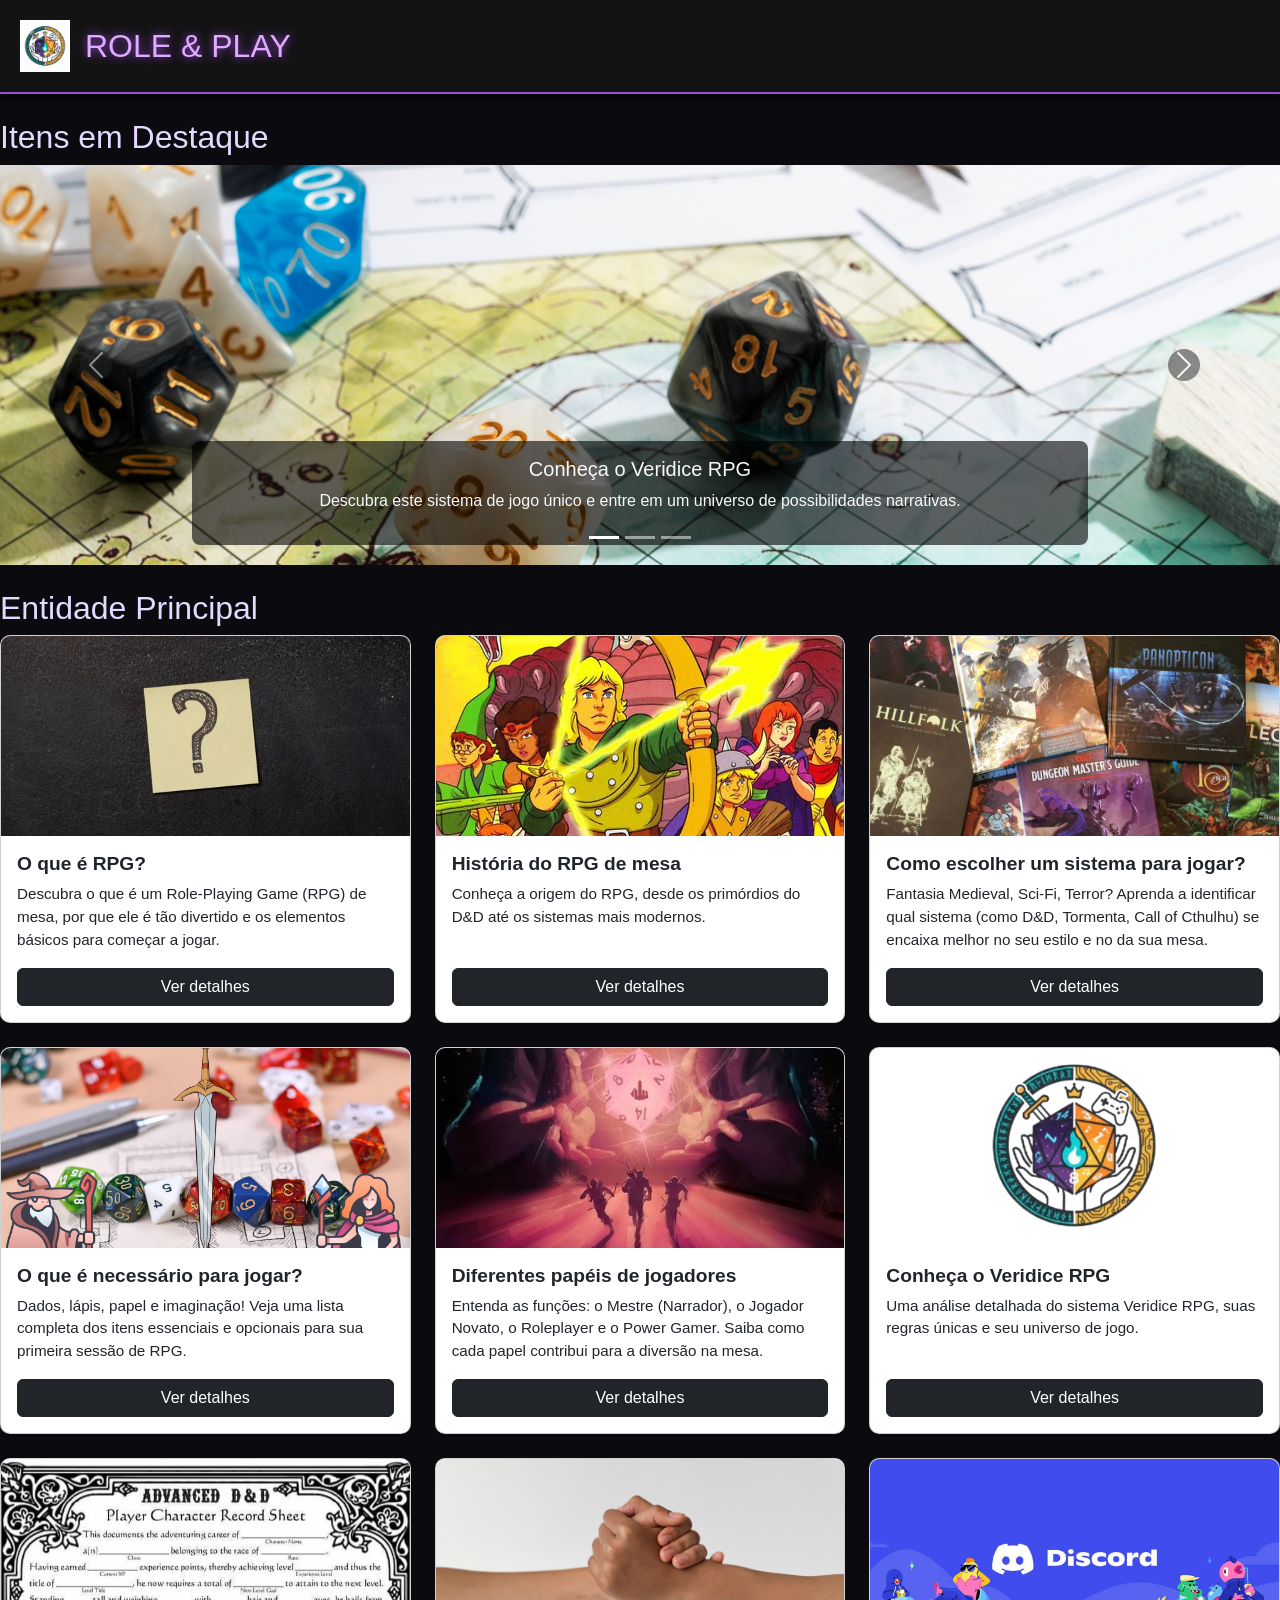
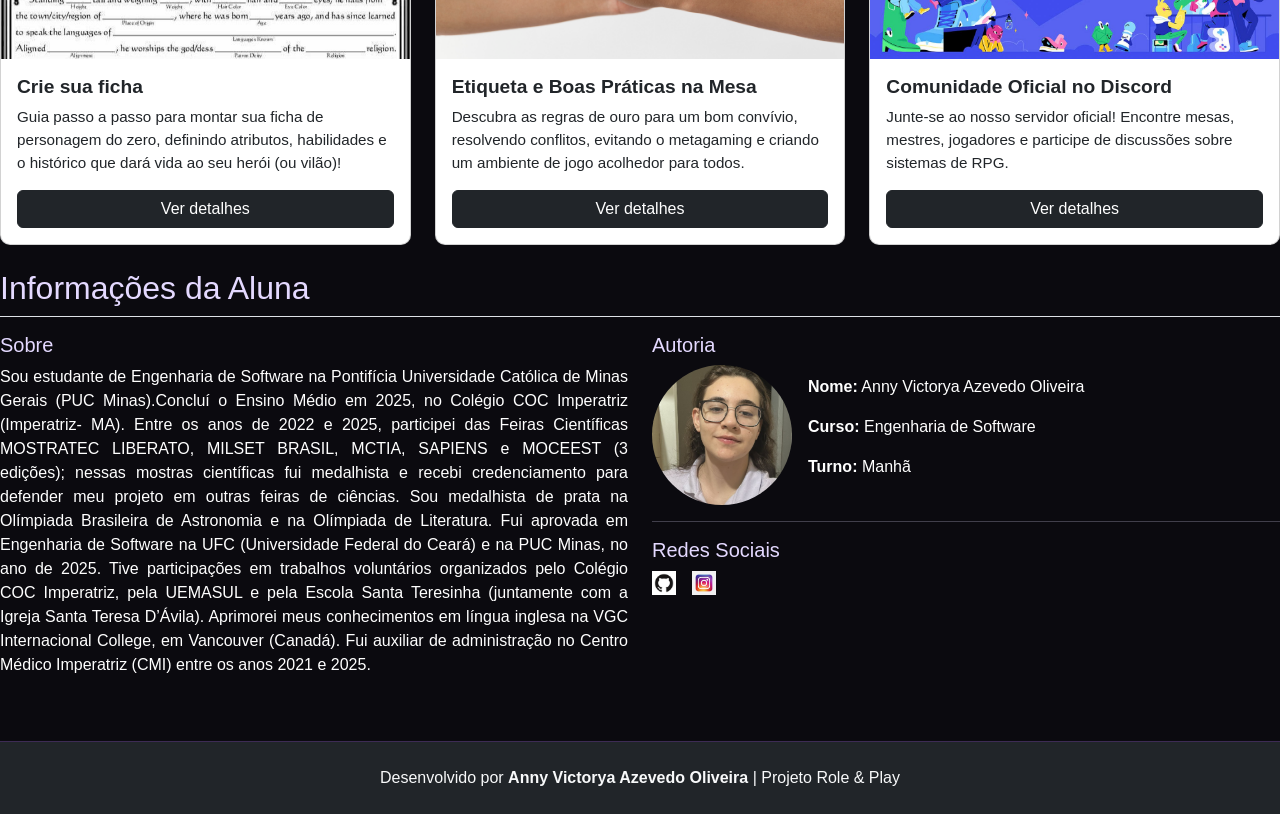
==== index.html @ daba4aac "ajustes na home page. alteração do css" ====
<!DOCTYPE html>
<html lang="pt-BR">

<head>
    <meta charset="UTF-8">
    <meta name="viewport" content="width=device-width, initial-scale=1.0">
    <title>Role & Play - O Portal de Guias de RPG</title>
    <link href="https://cdn.jsdelivr.net/npm/bootstrap@5.3.3/dist/css/bootstrap.min.css" rel="stylesheet">
    <link rel="stylesheet" href="css/style.css">
</head>

<body class="page-index">
    <header>
        <img src="img/logo.png" alt="logo" class="logo">
        <h1>ROLE & PLAY</h1>
    </header>
    <main>
        <section>
            <br>
            <h2>Itens em Destaque</h2>
            <div id="carouselExampleCaptions" class="carousel slide">
                <div class="carousel-indicators">
                    <button type="button" data-bs-target="#carouselExampleCaptions" data-bs-slide-to="0" class="active"
                        aria-current="true" aria-label="Slide 1"></button>
                    <button type="button" data-bs-target="#carouselExampleCaptions" data-bs-slide-to="1"
                        aria-label="Slide 2"></button>
                    <button type="button" data-bs-target="#carouselExampleCaptions" data-bs-slide-to="2"
                        aria-label="Slide 3"></button>
                </div>
                <div class="carousel-inner">
                    <div class="carousel-item active">
                        <a href="detalhes.html?id=6">
                            <img src="img/ainda-vida-de-objetos-com-folha-de-jogo-de-rpg.jpg" class="d-block w-100"
                                alt="...">
                            <div class="carousel-caption d-none d-md-block">
                                <h5>Conheça o Veridice RPG</h5>
                                <p class="carrossel">Descubra este sistema de jogo único e entre em um universo de
                                    possibilidades
                                    narrativas.</p>
                            </div>
                        </a>
                    </div>
                    <div class="carousel-item">
                        <a href="detalhes.html?id=7">
                            <img src="img/vista-superior-em-belos-itens-de-natureza-morta-de-rpg (1).jpg"
                                class="d-block w-100" alt="...">
                            <div class="carousel-caption d-none d-md-block">
                                <h5>Crie seu Personagem Inesquecível</h5>
                                <p class="carrossel">Guia prático para a construção de fichas que dão vida às suas
                                    ideias.</p>
                            </div>
                        </a>
                    </div>
                    <div class="carousel-item">
                        <a href="detalhes.html?id=9">
                            <img src="img/vista-superior-em-belos-itens-de-natureza-morta-de-rpg.jpg"
                                class="d-block w-100" alt="...">
                            <div class="carousel-caption d-none d-md-block">
                                <h5>Junte-se à Nossa Comunidade!</h5>
                                <p class="carrossel">Encontre mesas, mestres e novos amigos para jogar RPG no nosso
                                    servidor oficial do
                                    Discord.</p>
                            </div>

                        </a>
                    </div>
                </div>
                <button class="carousel-control-prev" type="button" data-bs-target="#carouselExampleCaptions"
                    data-bs-slide="prev">
                    <span class="carousel-control-prev-icon" aria-hidden="true"></span>
                    <span class="visually-hidden">Previous</span>
                </button>
                <button class="carousel-control-next" type="button" data-bs-target="#carouselExampleCaptions"
                    data-bs-slide="next">
                    <span class="carousel-control-next-icon" aria-hidden="true"></span>
                    <span class="visually-hidden">Next</span>
                </button>
            </div>
        </section>

        <section>
            <br>
            <h2>Entidade Principal</h2>
            <div id="cards-container" class="row row-cols-1 row-cols-md-3 g-4">
            </div>
        </section>

        <section>
            <br>
            <h2 class="mb-3 border-bottom pb-2">Informações da Aluna</h2>
            <div class="row">
                <div class="col-md-6">
                    <h5 class="name">Sobre</h5>
                    <p class="sobremim">Sou estudante de Engenharia de Software na Pontifícia Universidade Católica de
                        Minas Gerais (PUC Minas).Concluí o Ensino Médio em 2025, no Colégio COC Imperatriz (Imperatriz-
                        MA). Entre os anos de 2022 e 2025, participei das Feiras Científicas MOSTRATEC LIBERATO, MILSET
                        BRASIL, MCTIA, SAPIENS e MOCEEST (3 edições); nessas mostras científicas fui medalhista e recebi
                        credenciamento para defender meu projeto em outras feiras de ciências. Sou medalhista de prata
                        na Olímpiada Brasileira de Astronomia e na Olímpiada de Literatura. Fui aprovada em Engenharia
                        de Software na UFC (Universidade Federal do Ceará) e na PUC Minas, no ano de 2025. Tive
                        participações em trabalhos voluntários organizados pelo Colégio COC Imperatriz, pela UEMASUL e
                        pela Escola Santa Teresinha (juntamente com a Igreja Santa Teresa D’Ávila). Aprimorei meus
                        conhecimentos em língua inglesa na VGC Internacional College, em Vancouver (Canadá). Fui
                        auxiliar de administração no Centro Médico Imperatriz (CMI) entre os anos 2021 e 2025.</p>
                </div>

                <div class="col-md-6">
                    <h5 class="name">Autoria</h5>
                    <div class="d-flex align-items-center mb-3">
                        <img src="img/perfil.jpg" alt="Foto de Perfil de Anny Victorya" class="me-3 rounded-circle"
                            style="width: 140px; height: 140px; object-fit: cover;">
                        <div>
                            <p class="sobremim"><strong>Nome:</strong> Anny Victorya Azevedo Oliveira</p>
                            <p class="sobremim"><strong>Curso: </Canvas></strong> Engenharia de Software</p>
                            <p class="sobremim"><strong>Turno:</strong> Manhã</p>
                        </div>
                    </div>

                    <hr class="my-3">

                    <h5 class="name">Redes Sociais</h5>
                    <div class="d-flex">
                        <a href="https://github.com/AnnyVictoryaAzevedoOliveira" class="text-primary me-3"
                            target="_blank">
                            <img src="img/GitHub-Mark-ea2971cee799.png" alt="GitHub" width="24">
                        </a>
                        <a href="https://www.instagram.com/annyvictoryaaoliveira/?__pwa=1" class="text-primary"
                            target="_blank">
                            <img src="img/instagram-logotipo_971166-164438.jpg" alt="Instagram" width="24">
                        </a>
                    </div>
                </div>
            </div>
        </section>
    </main>

    <footer class="text-center py-4 bg-dark text-light mt-5">
        <p class="mb-0">Desenvolvido por <strong>Anny Victorya Azevedo Oliveira</strong> | Projeto Role & Play</p>
    </footer>

    <script src="https://cdn.jsdelivr.net/npm/bootstrap@5.3.3/dist/js/bootstrap.bundle.min.js"></script>
    <script src="js/app.js"></script>
</body>

</html>
---- css/style.css ----
* {
  margin: 0;
  padding: 0;
  box-sizing: border-box;
}

.conteudo {
  white-space: pre-line;
}

body {
  background-color: #0b0a0f;
  color: #e4d9ff;
  font-family: "Poppins", sans-serif;
  margin: 0;
  padding: 0;
}

a {
  text-decoration: none;
  color: #b086f7;
}

a:hover {
  color: #d1aaff;
}

header {
  display: flex; 
  align-items: center; 
  gap: 15px; 
  background: rgba(20, 20, 20, 0.9);
  padding: 20px;
  position: sticky;
  top: 0;
  z-index: 1000;
  border-bottom: 2px solid #9d4edd;
  box-shadow: 0 4px 8px rgba(0,0,0,0.6);
}

header h1 {
  margin-bottom: 0; 
  font-size: 2rem;
  color: #e0aaff;
  text-shadow: 0 0 10px #9d4edd;
}

.logo {
  width: 50px;
  height: auto;
}

.carousel-inner img {
  height: 400px;
  object-fit: cover;
}

.carousel-caption {
  background-color: rgba(0, 0, 0, 0.6);
  color: #f8f9fa;
  padding: 1rem;
  border-radius: 0.5rem;
}

.carousel-indicators button {
  background-color: #212529;
}

.carousel-control-prev-icon,
.carousel-control-next-icon {
  background-color: #212529;
  border-radius: 50%;
}

#cards-container .card {
  height: 100%;
  display: flex;
  flex-direction: column;
  transition: 0.2s;
  border-radius: 10px;
  overflow: hidden;
}

#cards-container .card:hover {
  transform: translateY(-5px);
}

#cards-container .card-img-top {
  height: 200px;
  object-fit: cover;
}

#cards-container .card-body {
  flex: 1;
  display: flex;
  flex-direction: column;
}

#cards-container .card-title {
  font-size: 1.2rem;
  font-weight: bold;
  margin-bottom: 0.5rem;
}

#cards-container .card-text {
  flex: 1;
  font-size: 0.95rem;
  margin-bottom: 0.5rem;
}

#cards-container .btn-primary {
  background-color: #212529;
  border-color: #212529;
}

#cards-container .btn-primary:hover {
  background-color: #343a40;
  border-color: #343a40;
}

#detalhe-card {
  background-color: #0f0a18;
  border-radius: 20px;
  box-shadow: 0 0 25px rgba(128, 0, 255, 0.3);
  padding: 40px;
  max-width: 1100px;
  margin: 40px auto;
}

#detalhe-card>div {
  display: flex;
  flex-direction: row;
  align-items: flex-start;
  gap: 40px;
  position: relative;
}

#detalhe-card img {
  width: 420px;
  height: auto;
  border-radius: 12px;
  box-shadow: 0 0 25px rgba(166, 113, 255, 0.4);
  flex-shrink: 0;
  margin-top: 40px;
}

#detalhe-card .conteudo {
  flex: 1;
}

#detalhe-card h2,
#detalhe-card h3 {
  color: #d6b3ff;
  font-size: 2rem;
  margin-bottom: 10px;
}

#detalhe-card .data {
  color: #b19cd9;
  margin-bottom: 10px;
}

#detalhe-card p {
  color: #c8b5e8;
  line-height: 1.7;
}

.btn-detalhe {
  display: inline-block;
  background: #8a2be2;
  color: #fff;
  padding: 10px 25px;
  border-radius: 8px;
  font-weight: bold;
  text-decoration: none;
  transition: all 0.3s ease;
}

.btn-detalhe:hover {
  background: #b366ff;
  box-shadow: 0 0 10px #b366ff;
}

#fotos-associadas .card {
  border-radius: 10px;
  overflow: hidden;
  margin-bottom: 1rem;
}

#fotos-associadas .card-img-top {
  height: 180px;
  object-fit: cover;
}

#detalhe-card .card {
  border-radius: 10px;
  overflow: hidden;
  margin-bottom: 2rem;
}

#detalhe-card h3 {
  font-weight: bold;
  margin-bottom: 1rem;
}

#detalhe-card p {
  line-height: 1.6;
}

#detalhe-card .btn-lg {
  background-color: #212529;
  border-color: #212529;
}

#detalhe-card .btn-lg:hover {
  background-color: #343a40;
  border-color: #343a40;
}

footer {
  background-color: #160d24;
  color: #bca6e4;
  text-align: center;
  padding: 15px;
  margin-top: 50px;
  border-top: 1px solid #3d2b54;
}

.sobremim {
  text-align: justify;
  color: white;
}

@media (max-width: 768px) {
  .detalhe-container {
    padding: 15px;
    margin: 10px;
  }

  .conteudo {
    font-size: 14px;
  }
}

@media (max-width: 480px) {
  h1 {
    font-size: 20px;
  }

  .conteudo {
    font-size: 13px;
  }
}

.conteudo {
    white-space: pre-line;
    text-align: justify; 
    line-height: 1.6; 
    color: #ddd; 
    padding: 20px;
}

.detalhe-container {
    max-width: 900px;
    margin: 20px auto; 
    padding: 20px;
    border-radius: 10px;
}

.detalhe-container img {
    max-width: 100%;
    height: auto;
    display: block;
    margin-bottom: 20px;
    border-radius: 8px;
}
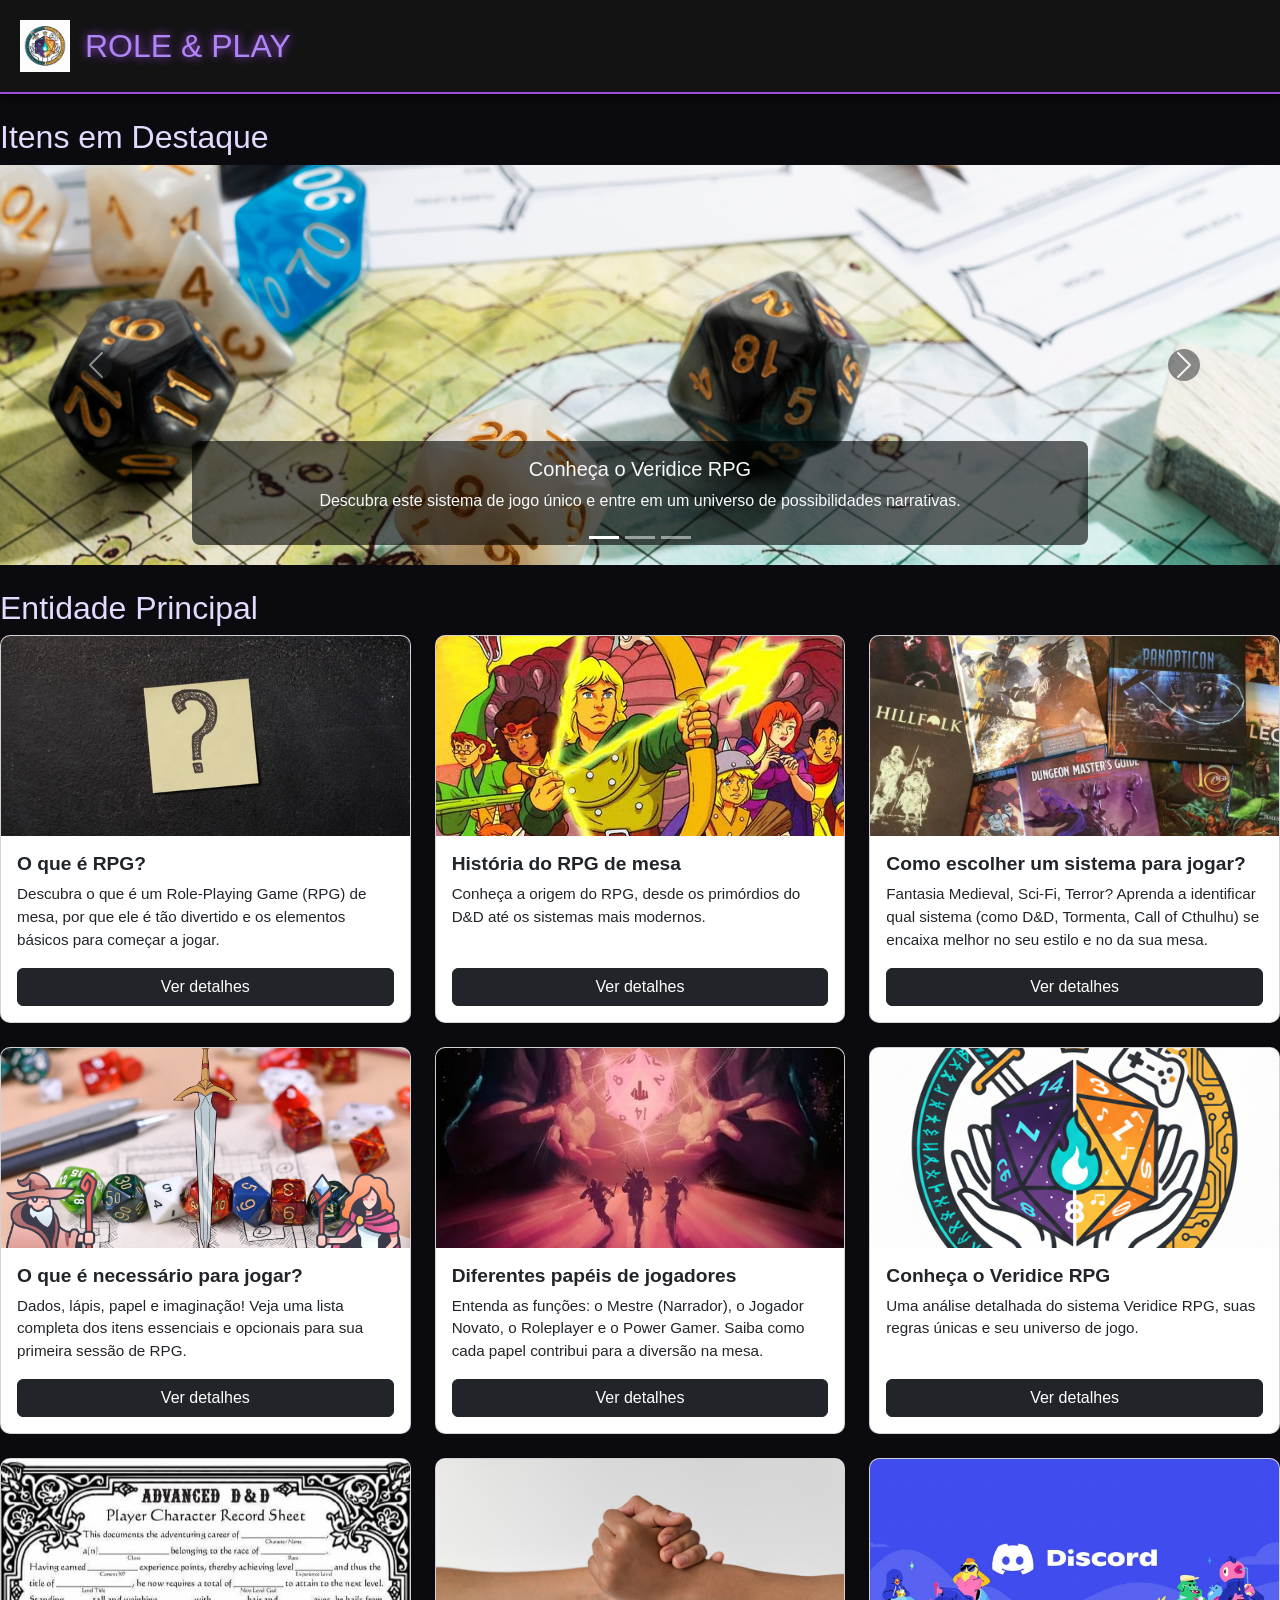
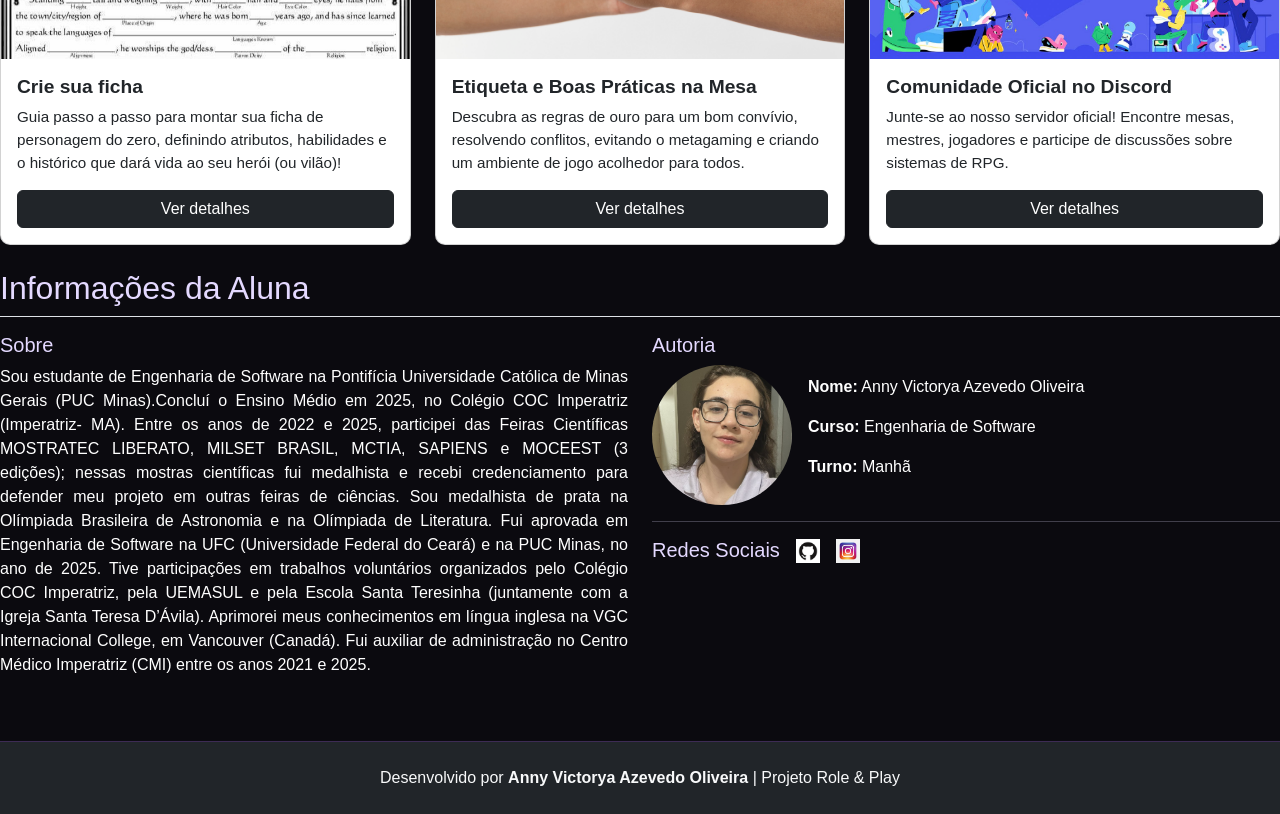
==== commit 8d078936: "ajustes na responsividade" ====
--- a/index.html
+++ b/index.html
@@ -11,8 +11,10 @@
 
 <body class="page-index">
     <header>
-        <img src="img/logo.png" alt="logo" class="logo">
-        <h1>ROLE & PLAY</h1>
+        <a href="index.html">
+            <img src="img/logo.png" alt="logo" class="logo">
+        </a>
+        <h1><a href="index.html">ROLE & PLAY</a></h1>
     </header>
     <main>
         <section>
@@ -117,19 +119,21 @@
                     </div>
 
                     <hr class="my-3">
-
-                    <h5 class="name">Redes Sociais</h5>
-                    <div class="d-flex">
-                        <a href="https://github.com/AnnyVictoryaAzevedoOliveira" class="text-primary me-3"
-                            target="_blank">
-                            <img src="img/GitHub-Mark-ea2971cee799.png" alt="GitHub" width="24">
-                        </a>
-                        <a href="https://www.instagram.com/annyvictoryaaoliveira/?__pwa=1" class="text-primary"
-                            target="_blank">
-                            <img src="img/instagram-logotipo_971166-164438.jpg" alt="Instagram" width="24">
-                        </a>
+                    <div class="d-flex align-items-center">
+                        <h5 class="name mb-0 me-3">Redes Sociais</h5>
+                        <div class="d-flex">
+                            <a href="https://github.com/AnnyVictoryaAzevedoOliveira" class="text-primary me-3"
+                                target="_blank">
+                                <img src="img/GitHub-Mark-ea2971cee799.png" alt="GitHub" width="24">
+                            </a>
+                            <a href="https://www.instagram.com/annyvictoryaaoliveira/?__pwa=1" class="text-primary"
+                                target="_blank">
+                                <img src="img/instagram-logotipo_971166-164438.jpg" alt="Instagram" width="24">
+                            </a>
+                        </div>
                     </div>
                 </div>
+            </div>
             </div>
         </section>
     </main>
--- a/css/style.css
+++ b/css/style.css
@@ -26,20 +26,20 @@
 }
 
 header {
-  display: flex; 
-  align-items: center; 
-  gap: 15px; 
+  display: flex;
+  align-items: center;
+  gap: 15px;
   background: rgba(20, 20, 20, 0.9);
   padding: 20px;
   position: sticky;
   top: 0;
   z-index: 1000;
   border-bottom: 2px solid #9d4edd;
-  box-shadow: 0 4px 8px rgba(0,0,0,0.6);
+  box-shadow: 0 4px 8px rgba(0, 0, 0, 0.6);
 }
 
 header h1 {
-  margin-bottom: 0; 
+  margin-bottom: 0;
   font-size: 2rem;
   color: #e0aaff;
   text-shadow: 0 0 10px #9d4edd;
@@ -231,46 +231,83 @@
   color: white;
 }
 
+.conteudo {
+  white-space: pre-line;
+  text-align: justify;
+  line-height: 1.6;
+  color: #ddd;
+  padding: 20px;
+}
+
+.detalhe-container {
+  max-width: 900px;
+  margin: 20px auto;
+  padding: 20px;
+  border-radius: 10px;
+}
+
+.detalhe-container img {
+  max-width: 100%;
+  height: auto;
+  display: block;
+  margin-bottom: 20px;
+  border-radius: 8px;
+}
+
+@media (max-width: 992px) {
+
+  #detalhe-card>div {
+    flex-direction: column;
+    align-items: center;
+    gap: 20px;
+  }
+
+  #detalhe-card img {
+    width: 100%;
+    max-width: 400px;
+    margin-top: 0;
+  }
+
+  #detalhe-card h2,
+  #detalhe-card h3 {
+    font-size: 1.75rem;
+    text-align: center;
+  }
+}
+
 @media (max-width: 768px) {
   .detalhe-container {
+
     padding: 15px;
     margin: 10px;
   }
 
   .conteudo {
+    font-size: 15px;
+  }
+
+  header h1 {
+    font-size: 1.5rem;
+  }
+
+  #detalhe-card {
+    padding: 20px;
+    margin: 20px 10px;
+    box-shadow: none;
+  }
+  
+  #detalhe-card img {
+    margin-bottom: 20px;
+  }
+}
+
+@media (max-width: 480px) {
+  .conteudo {
     font-size: 14px;
   }
-}
-
-@media (max-width: 480px) {
-  h1 {
-    font-size: 20px;
-  }
-
-  .conteudo {
-    font-size: 13px;
-  }
-}
-
-.conteudo {
-    white-space: pre-line;
-    text-align: justify; 
-    line-height: 1.6; 
-    color: #ddd; 
-    padding: 20px;
-}
-
-.detalhe-container {
-    max-width: 900px;
-    margin: 20px auto; 
-    padding: 20px;
-    border-radius: 10px;
-}
-
-.detalhe-container img {
-    max-width: 100%;
-    height: auto;
-    display: block;
-    margin-bottom: 20px;
-    border-radius: 8px;
-}
+
+  #detalhe-card h2,
+  #detalhe-card h3 {
+    font-size: 1.5rem;
+  }
+}
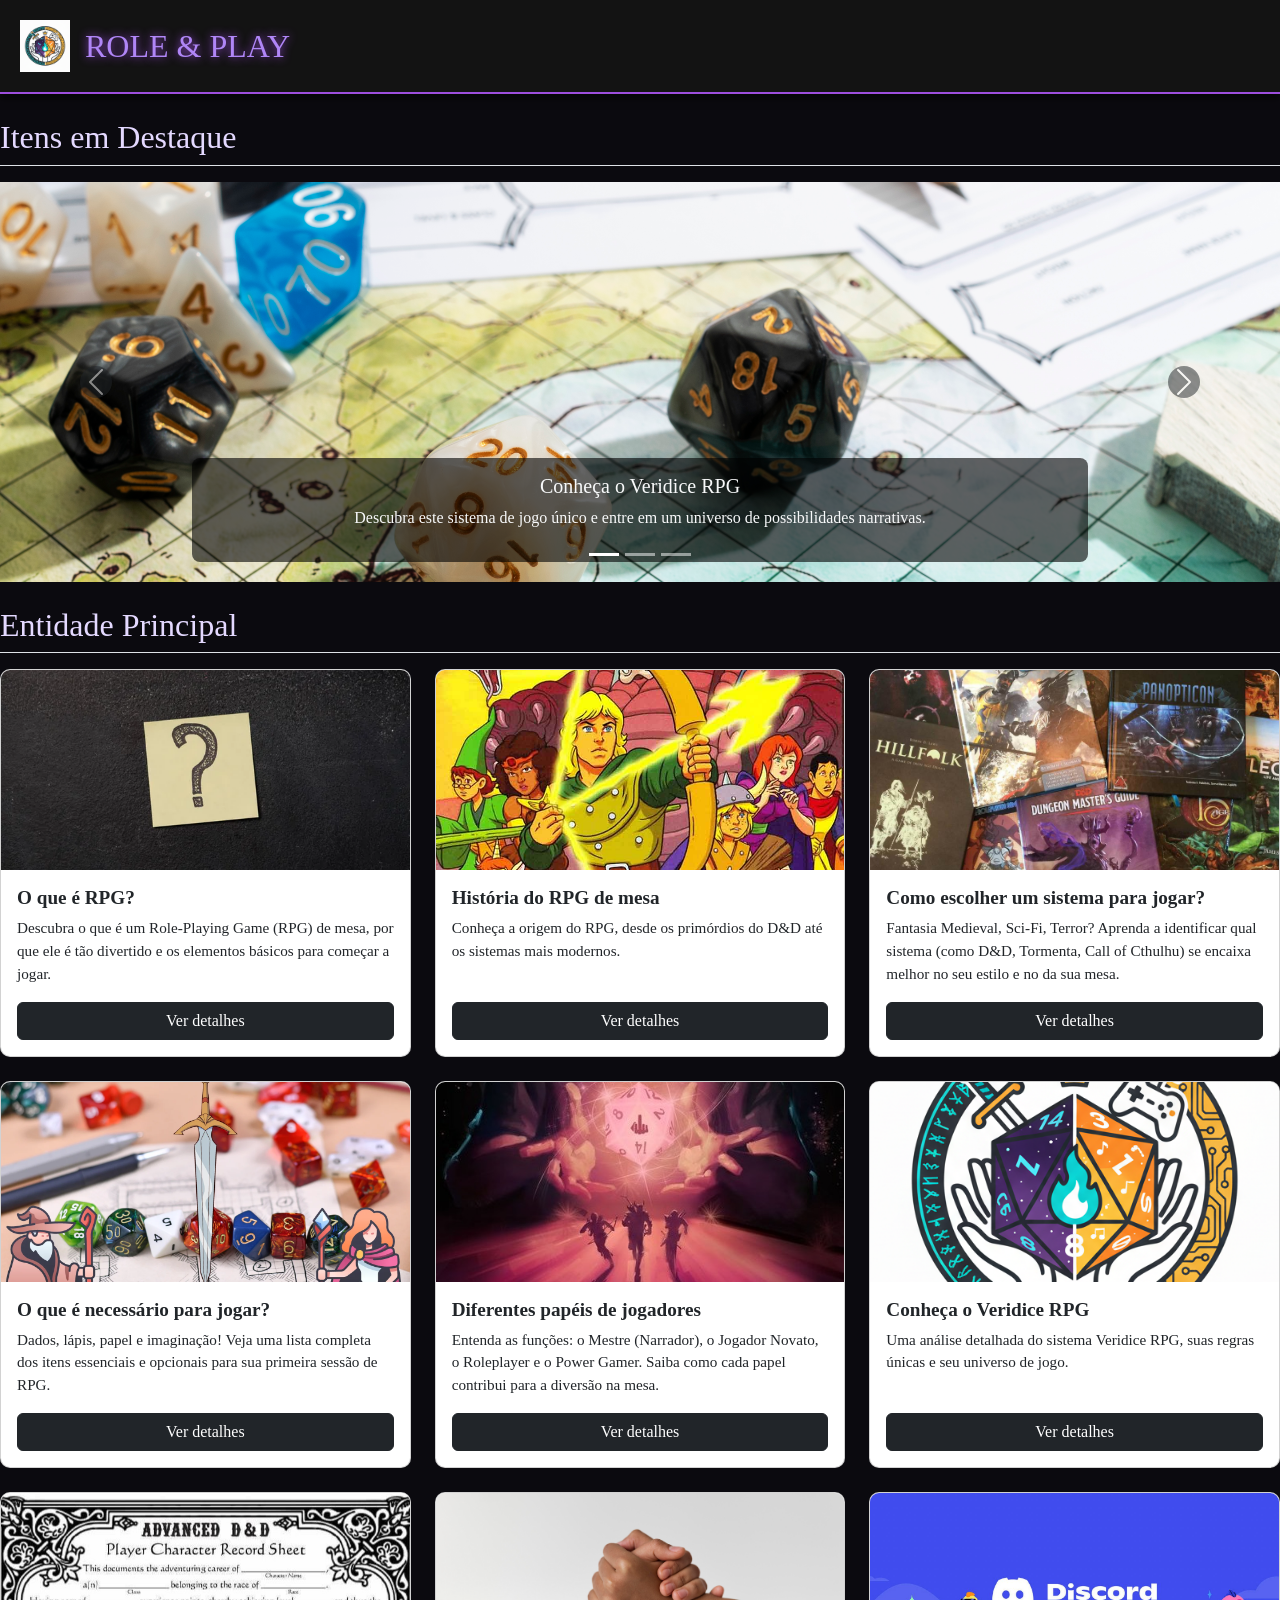
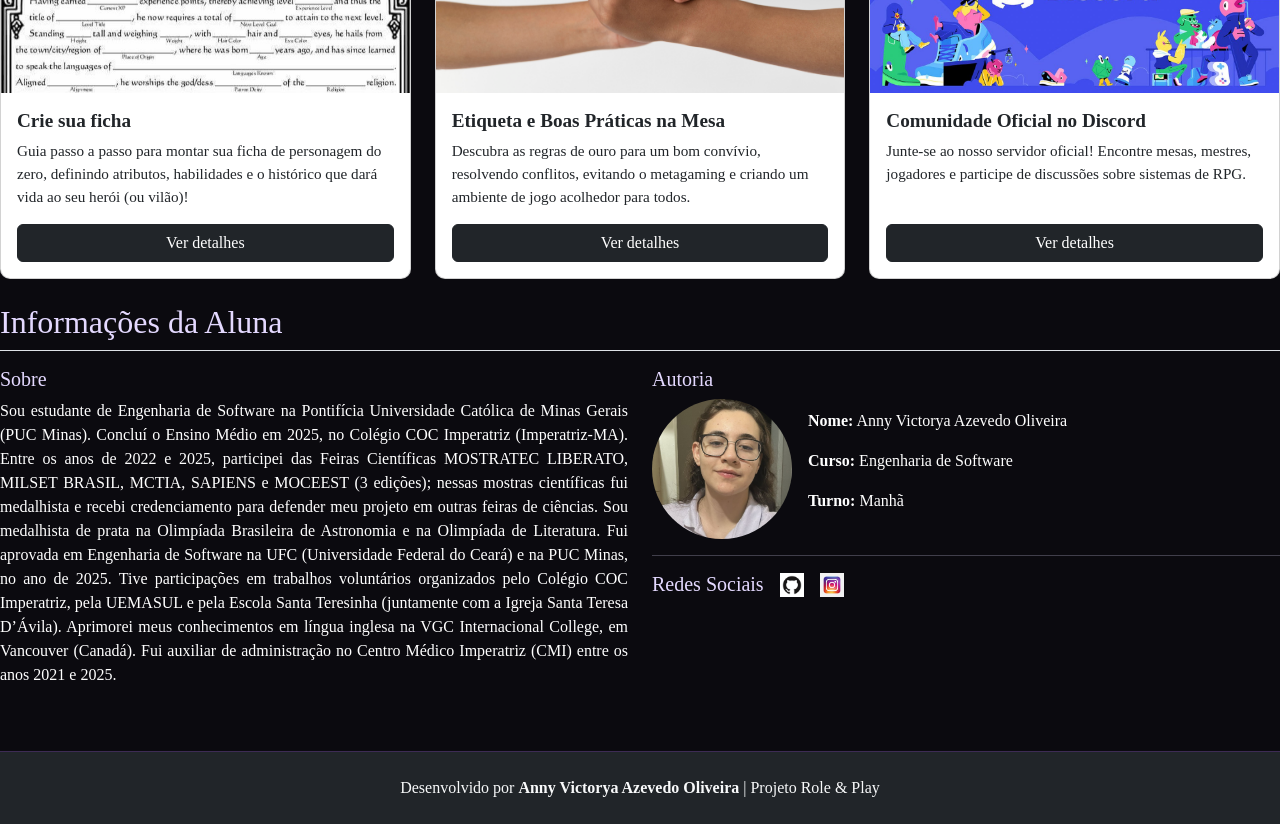
==== commit 52ed64ec: "alteração na pagina de detalhes" ====
--- a/index.html
+++ b/index.html
@@ -1,12 +1,12 @@
 <!DOCTYPE html>
 <html lang="pt-BR">
-
 <head>
     <meta charset="UTF-8">
     <meta name="viewport" content="width=device-width, initial-scale=1.0">
     <title>Role & Play - O Portal de Guias de RPG</title>
     <link href="https://cdn.jsdelivr.net/npm/bootstrap@5.3.3/dist/css/bootstrap.min.css" rel="stylesheet">
     <link rel="stylesheet" href="css/style.css">
+    <link rel="icon" href="img/logo.png" type="icon">
 </head>
 
 <body class="page-index">
@@ -16,10 +16,11 @@
         </a>
         <h1><a href="index.html">ROLE & PLAY</a></h1>
     </header>
+
     <main>
         <section>
             <br>
-            <h2>Itens em Destaque</h2>
+            <h2 class="mb-3 border-bottom pb-2">Itens em Destaque</h2>
             <div id="carouselExampleCaptions" class="carousel slide">
                 <div class="carousel-indicators">
                     <button type="button" data-bs-target="#carouselExampleCaptions" data-bs-slide-to="0" class="active"
@@ -37,8 +38,7 @@
                             <div class="carousel-caption d-none d-md-block">
                                 <h5>Conheça o Veridice RPG</h5>
                                 <p class="carrossel">Descubra este sistema de jogo único e entre em um universo de
-                                    possibilidades
-                                    narrativas.</p>
+                                    possibilidades narrativas.</p>
                             </div>
                         </a>
                     </div>
@@ -60,10 +60,8 @@
                             <div class="carousel-caption d-none d-md-block">
                                 <h5>Junte-se à Nossa Comunidade!</h5>
                                 <p class="carrossel">Encontre mesas, mestres e novos amigos para jogar RPG no nosso
-                                    servidor oficial do
-                                    Discord.</p>
+                                    servidor oficial do Discord.</p>
                             </div>
-
                         </a>
                     </div>
                 </div>
@@ -82,7 +80,7 @@
 
         <section>
             <br>
-            <h2>Entidade Principal</h2>
+            <h2 class="mb-3 border-bottom pb-2">Entidade Principal</h2>
             <div id="cards-container" class="row row-cols-1 row-cols-md-3 g-4">
             </div>
         </section>
@@ -93,17 +91,18 @@
             <div class="row">
                 <div class="col-md-6">
                     <h5 class="name">Sobre</h5>
-                    <p class="sobremim">Sou estudante de Engenharia de Software na Pontifícia Universidade Católica de
-                        Minas Gerais (PUC Minas).Concluí o Ensino Médio em 2025, no Colégio COC Imperatriz (Imperatriz-
-                        MA). Entre os anos de 2022 e 2025, participei das Feiras Científicas MOSTRATEC LIBERATO, MILSET
-                        BRASIL, MCTIA, SAPIENS e MOCEEST (3 edições); nessas mostras científicas fui medalhista e recebi
-                        credenciamento para defender meu projeto em outras feiras de ciências. Sou medalhista de prata
-                        na Olímpiada Brasileira de Astronomia e na Olímpiada de Literatura. Fui aprovada em Engenharia
-                        de Software na UFC (Universidade Federal do Ceará) e na PUC Minas, no ano de 2025. Tive
-                        participações em trabalhos voluntários organizados pelo Colégio COC Imperatriz, pela UEMASUL e
-                        pela Escola Santa Teresinha (juntamente com a Igreja Santa Teresa D’Ávila). Aprimorei meus
-                        conhecimentos em língua inglesa na VGC Internacional College, em Vancouver (Canadá). Fui
-                        auxiliar de administração no Centro Médico Imperatriz (CMI) entre os anos 2021 e 2025.</p>
+                    <p class="sobremim">
+                        Sou estudante de Engenharia de Software na Pontifícia Universidade Católica de Minas Gerais (PUC Minas).
+                        Concluí o Ensino Médio em 2025, no Colégio COC Imperatriz (Imperatriz-MA). Entre os anos de 2022 e 2025,
+                        participei das Feiras Científicas MOSTRATEC LIBERATO, MILSET BRASIL, MCTIA, SAPIENS e MOCEEST (3 edições);
+                        nessas mostras científicas fui medalhista e recebi credenciamento para defender meu projeto em outras feiras
+                        de ciências. Sou medalhista de prata na Olimpíada Brasileira de Astronomia e na Olimpíada de Literatura.
+                        Fui aprovada em Engenharia de Software na UFC (Universidade Federal do Ceará) e na PUC Minas, no ano de 2025.
+                        Tive participações em trabalhos voluntários organizados pelo Colégio COC Imperatriz, pela UEMASUL e pela Escola
+                        Santa Teresinha (juntamente com a Igreja Santa Teresa D’Ávila). Aprimorei meus conhecimentos em língua inglesa
+                        na VGC Internacional College, em Vancouver (Canadá). Fui auxiliar de administração no Centro Médico Imperatriz (CMI)
+                        entre os anos 2021 e 2025.
+                    </p>
                 </div>
 
                 <div class="col-md-6">
@@ -113,27 +112,25 @@
                             style="width: 140px; height: 140px; object-fit: cover;">
                         <div>
                             <p class="sobremim"><strong>Nome:</strong> Anny Victorya Azevedo Oliveira</p>
-                            <p class="sobremim"><strong>Curso: </Canvas></strong> Engenharia de Software</p>
+                            <p class="sobremim"><strong>Curso:</strong> Engenharia de Software</p>
                             <p class="sobremim"><strong>Turno:</strong> Manhã</p>
                         </div>
                     </div>
 
                     <hr class="my-3">
+
                     <div class="d-flex align-items-center">
                         <h5 class="name mb-0 me-3">Redes Sociais</h5>
                         <div class="d-flex">
-                            <a href="https://github.com/AnnyVictoryaAzevedoOliveira" class="text-primary me-3"
-                                target="_blank">
+                            <a href="https://github.com/AnnyVictoryaAzevedoOliveira" class="text-primary me-3" target="_blank">
                                 <img src="img/GitHub-Mark-ea2971cee799.png" alt="GitHub" width="24">
                             </a>
-                            <a href="https://www.instagram.com/annyvictoryaaoliveira/?__pwa=1" class="text-primary"
-                                target="_blank">
+                            <a href="https://www.instagram.com/annyvictoryaaoliveira/?__pwa=1" class="text-primary" target="_blank">
                                 <img src="img/instagram-logotipo_971166-164438.jpg" alt="Instagram" width="24">
                             </a>
                         </div>
                     </div>
                 </div>
-            </div>
             </div>
         </section>
     </main>
@@ -145,5 +142,4 @@
     <script src="https://cdn.jsdelivr.net/npm/bootstrap@5.3.3/dist/js/bootstrap.bundle.min.js"></script>
     <script src="js/app.js"></script>
 </body>
-
-</html>+</html>
--- a/css/style.css
+++ b/css/style.css
@@ -11,8 +11,8 @@
 body {
   background-color: #0b0a0f;
   color: #e4d9ff;
-  font-family: "Poppins", sans-serif;
-  margin: 0;
+  font-family: "Spectral", serif;
+  margin: 0px;
   padding: 0;
 }
 
@@ -43,6 +43,7 @@
   font-size: 2rem;
   color: #e0aaff;
   text-shadow: 0 0 10px #9d4edd;
+  font-family: "Cinzel", serif;
 }
 
 .logo {
@@ -150,9 +151,10 @@
 
 #detalhe-card h2,
 #detalhe-card h3 {
-  color: #d6b3ff;
+  color: white;
   font-size: 2rem;
   margin-bottom: 10px;
+  font-family: "Cinzel", serif;
 }
 
 #detalhe-card .data {
@@ -254,6 +256,10 @@
   border-radius: 8px;
 }
 
+.mb-3 border-bottom pb-2{
+  color: white;
+}
+
 @media (max-width: 992px) {
 
   #detalhe-card>div {
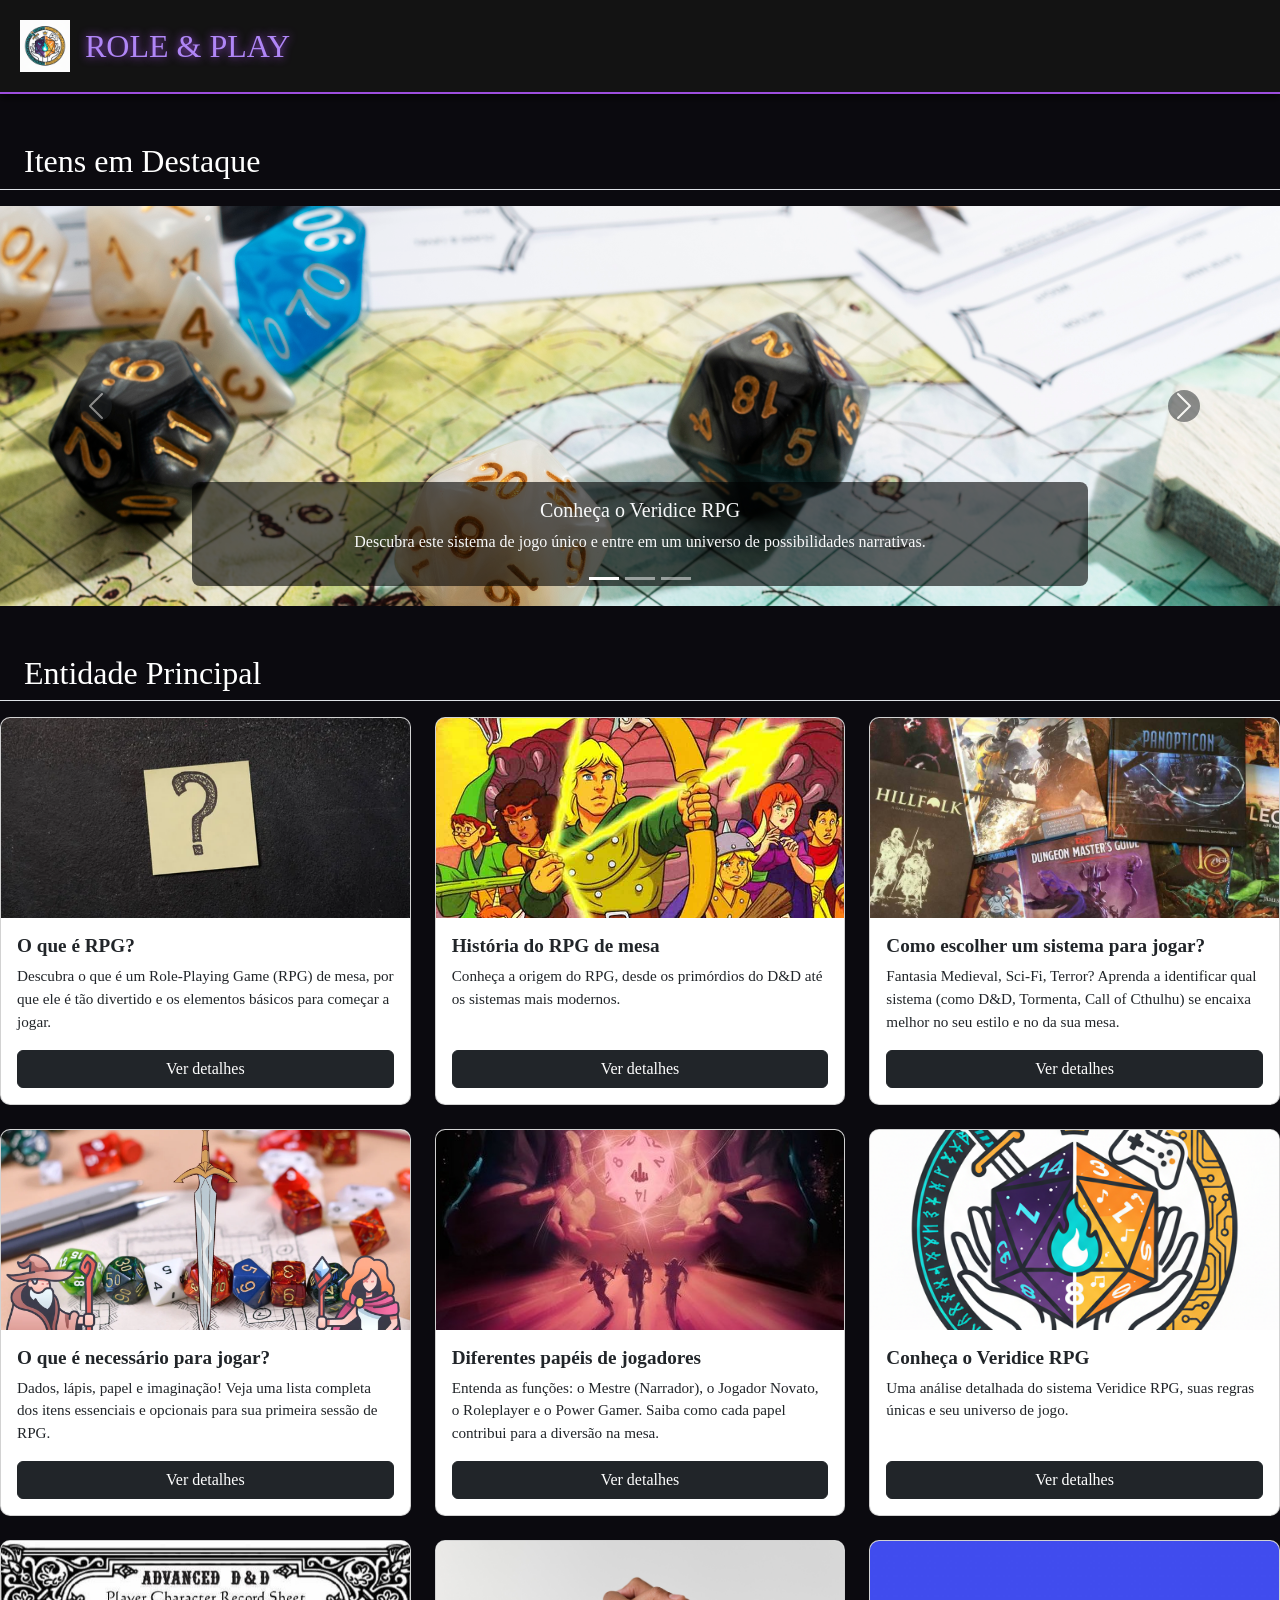
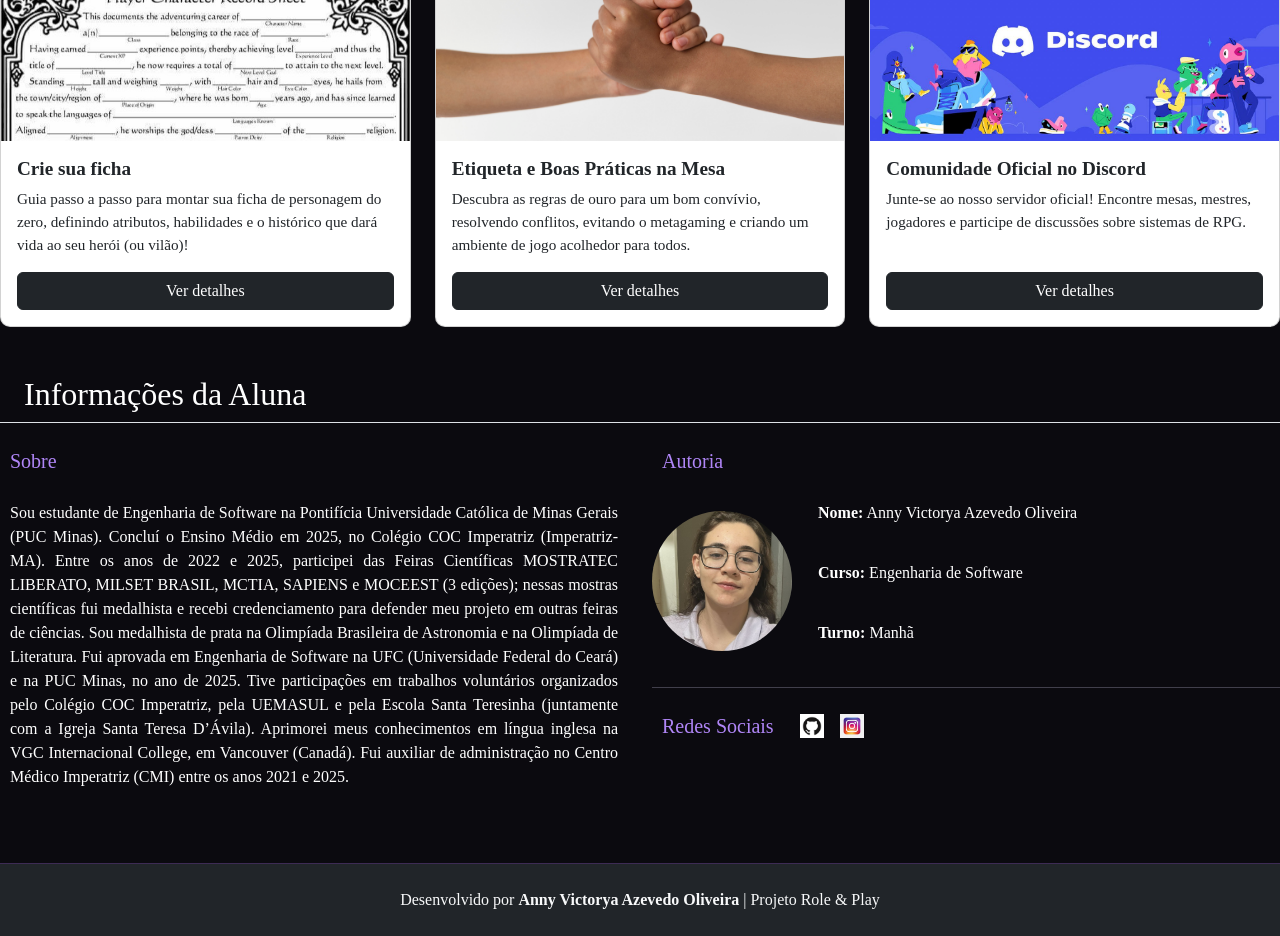
==== commit a2c7b20c: "alteração no css" ====
--- a/index.html
+++ b/index.html
@@ -3,7 +3,7 @@
 <head>
     <meta charset="UTF-8">
     <meta name="viewport" content="width=device-width, initial-scale=1.0">
-    <title>Role & Play - O Portal de Guias de RPG</title>
+    <title>ROLE & PLAY</title>
     <link href="https://cdn.jsdelivr.net/npm/bootstrap@5.3.3/dist/css/bootstrap.min.css" rel="stylesheet">
     <link rel="stylesheet" href="css/style.css">
     <link rel="icon" href="img/logo.png" type="icon">
--- a/css/style.css
+++ b/css/style.css
@@ -151,19 +151,14 @@
 
 #detalhe-card h2,
 #detalhe-card h3 {
-  color: white;
+  color: #e0aaff;
   font-size: 2rem;
   margin-bottom: 10px;
   font-family: "Cinzel", serif;
 }
 
-#detalhe-card .data {
-  color: #b19cd9;
-  margin-bottom: 10px;
-}
-
 #detalhe-card p {
-  color: #c8b5e8;
+  color: white;
   line-height: 1.7;
 }
 
@@ -183,6 +178,11 @@
   box-shadow: 0 0 10px #b366ff;
 }
 
+#fotos-associadas {
+  padding-left: 15px;
+  padding-right: 15px;
+}
+
 #fotos-associadas .card {
   border-radius: 10px;
   overflow: hidden;
@@ -231,6 +231,7 @@
 .sobremim {
   text-align: justify;
   color: white;
+  padding: 10px;
 }
 
 .conteudo {
@@ -241,13 +242,6 @@
   padding: 20px;
 }
 
-.detalhe-container {
-  max-width: 900px;
-  margin: 20px auto;
-  padding: 20px;
-  border-radius: 10px;
-}
-
 .detalhe-container img {
   max-width: 100%;
   height: auto;
@@ -256,8 +250,14 @@
   border-radius: 8px;
 }
 
-.mb-3 border-bottom pb-2{
+.mb-3.border-bottom.pb-2 {
   color: white;
+  padding: 24px;
+}
+
+.name{
+  padding: 10px;
+  color: #b086f7;
 }
 
 @media (max-width: 992px) {
@@ -301,7 +301,7 @@
     margin: 20px 10px;
     box-shadow: none;
   }
-  
+
   #detalhe-card img {
     margin-bottom: 20px;
   }
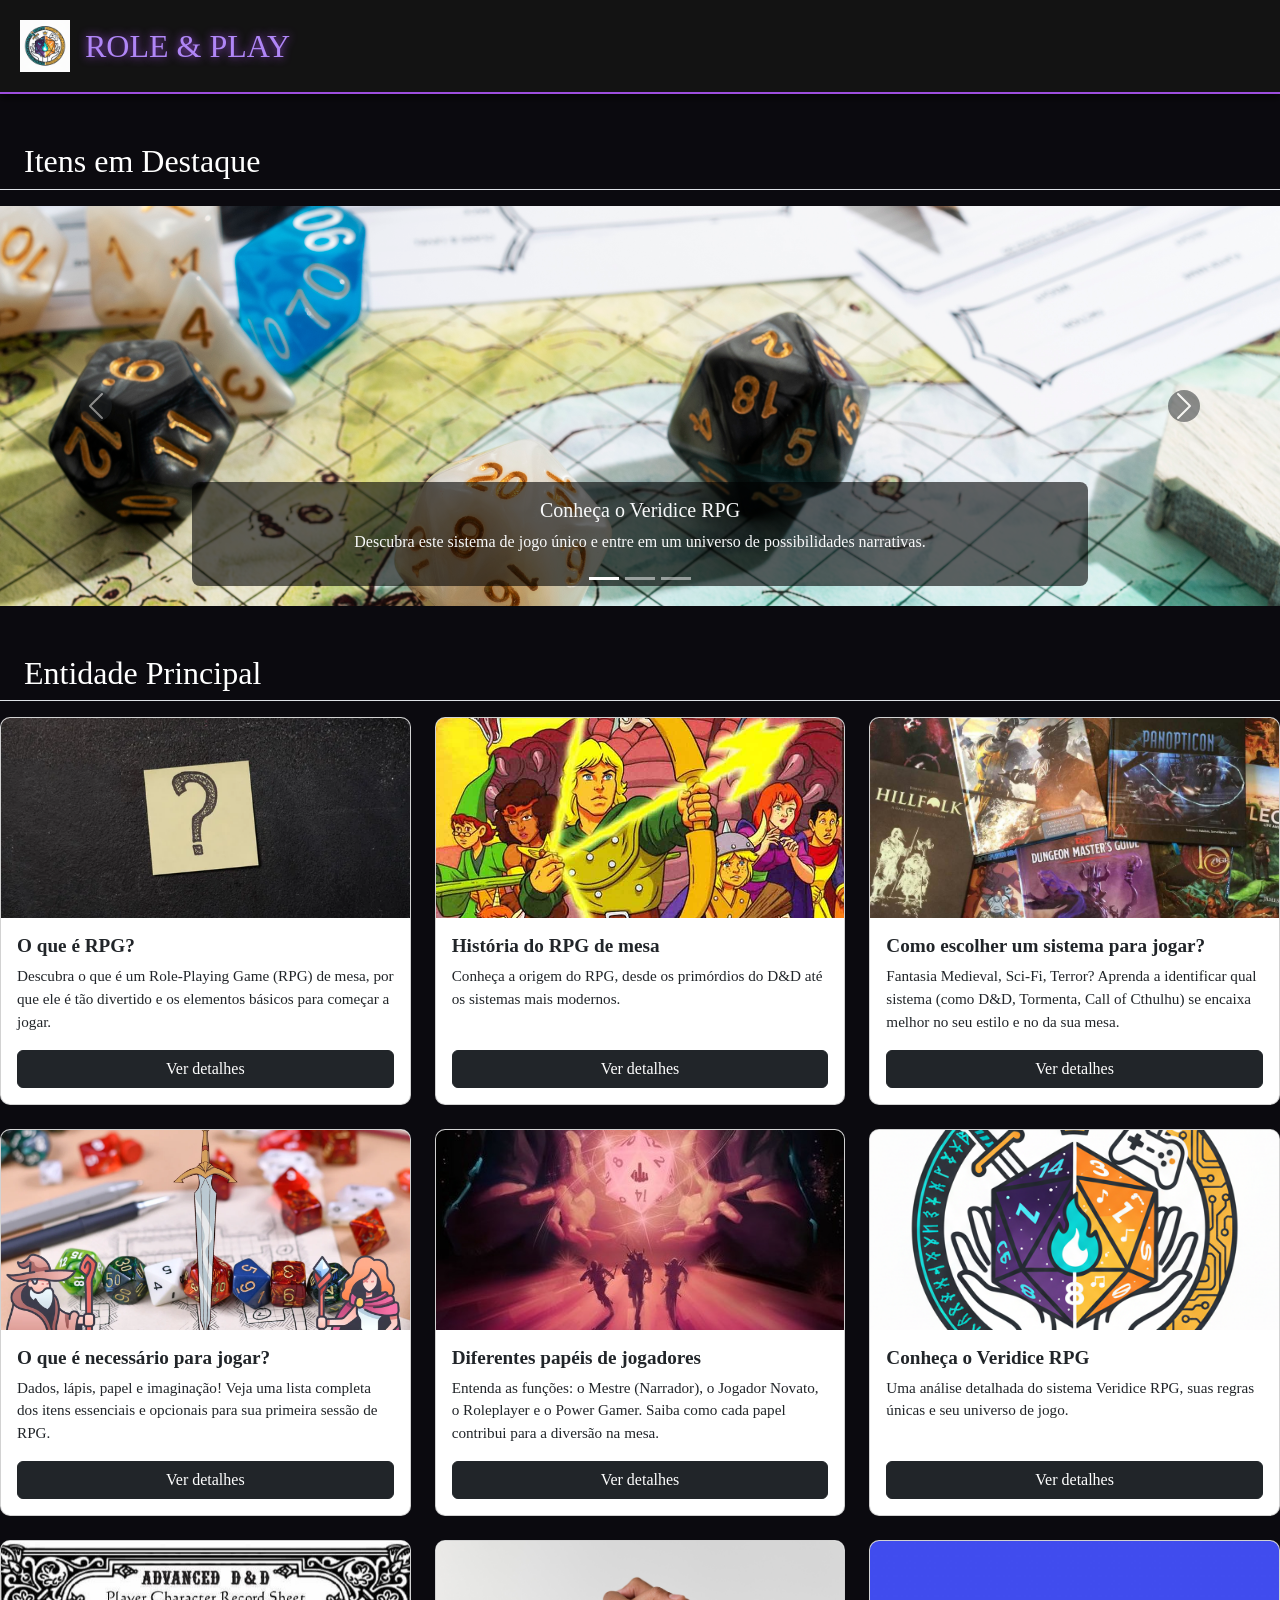
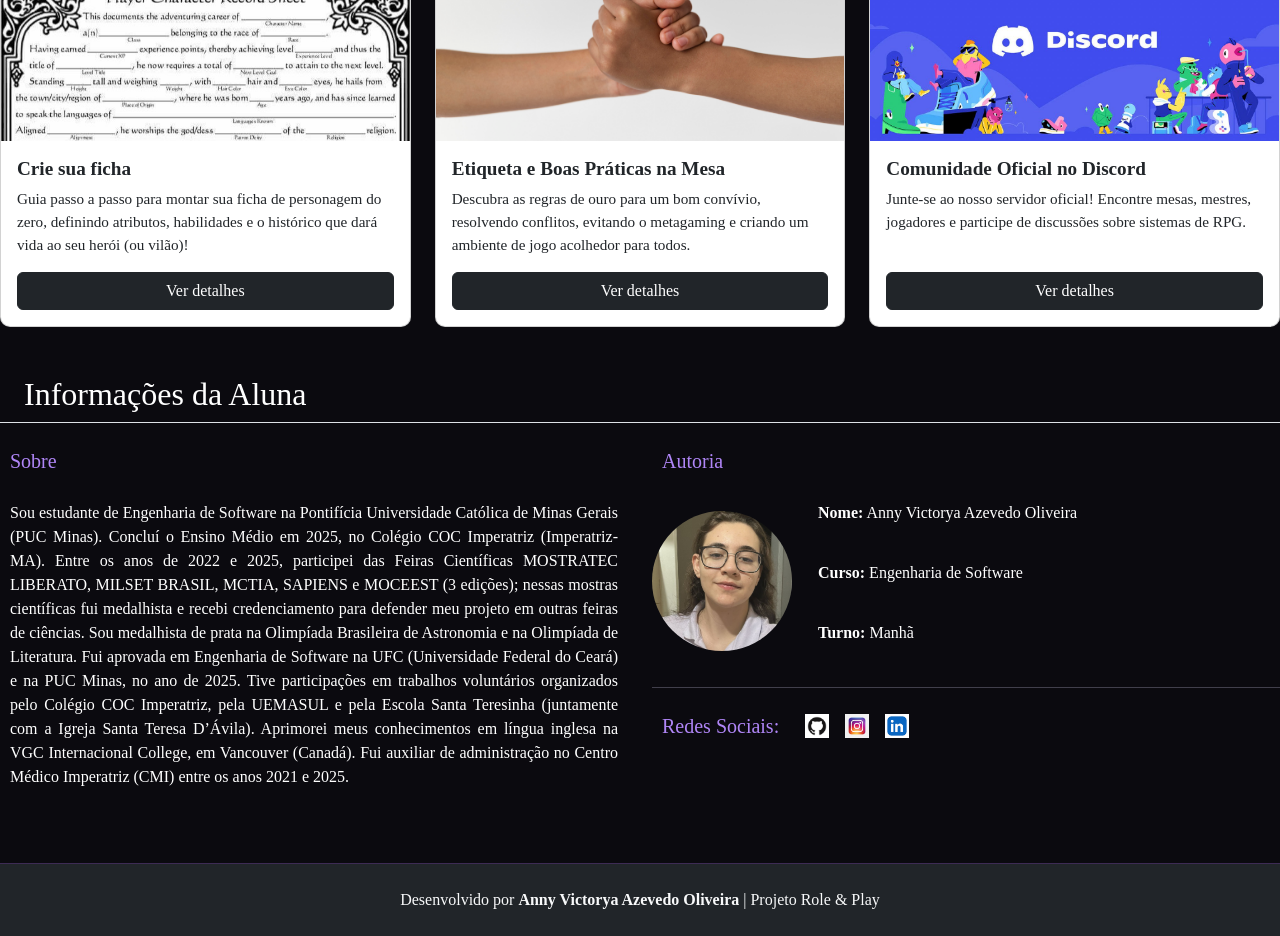
==== commit a8fb666f: "alterações na home page" ====
--- a/index.html
+++ b/index.html
@@ -120,13 +120,16 @@
                     <hr class="my-3">
 
                     <div class="d-flex align-items-center">
-                        <h5 class="name mb-0 me-3">Redes Sociais</h5>
+                        <h5 class="name mb-0 me-3">Redes Sociais:</h5>
                         <div class="d-flex">
                             <a href="https://github.com/AnnyVictoryaAzevedoOliveira" class="text-primary me-3" target="_blank">
                                 <img src="img/GitHub-Mark-ea2971cee799.png" alt="GitHub" width="24">
                             </a>
-                            <a href="https://www.instagram.com/annyvictoryaaoliveira/?__pwa=1" class="text-primary" target="_blank">
+                            <a href="https://www.instagram.com/annyvictoryaaoliveira/?__pwa=1" class="text-primary me-3" target="_blank">
                                 <img src="img/instagram-logotipo_971166-164438.jpg" alt="Instagram" width="24">
+                            </a>
+                            <a href="https://www.linkedin.com/in/anny-victorya-37336938a/" class="text-primary me-3" target="_blank">
+                                <img src="img/linkedinlogo.jpg" alt="LinkedIn" width="24">
                             </a>
                         </div>
                     </div>
